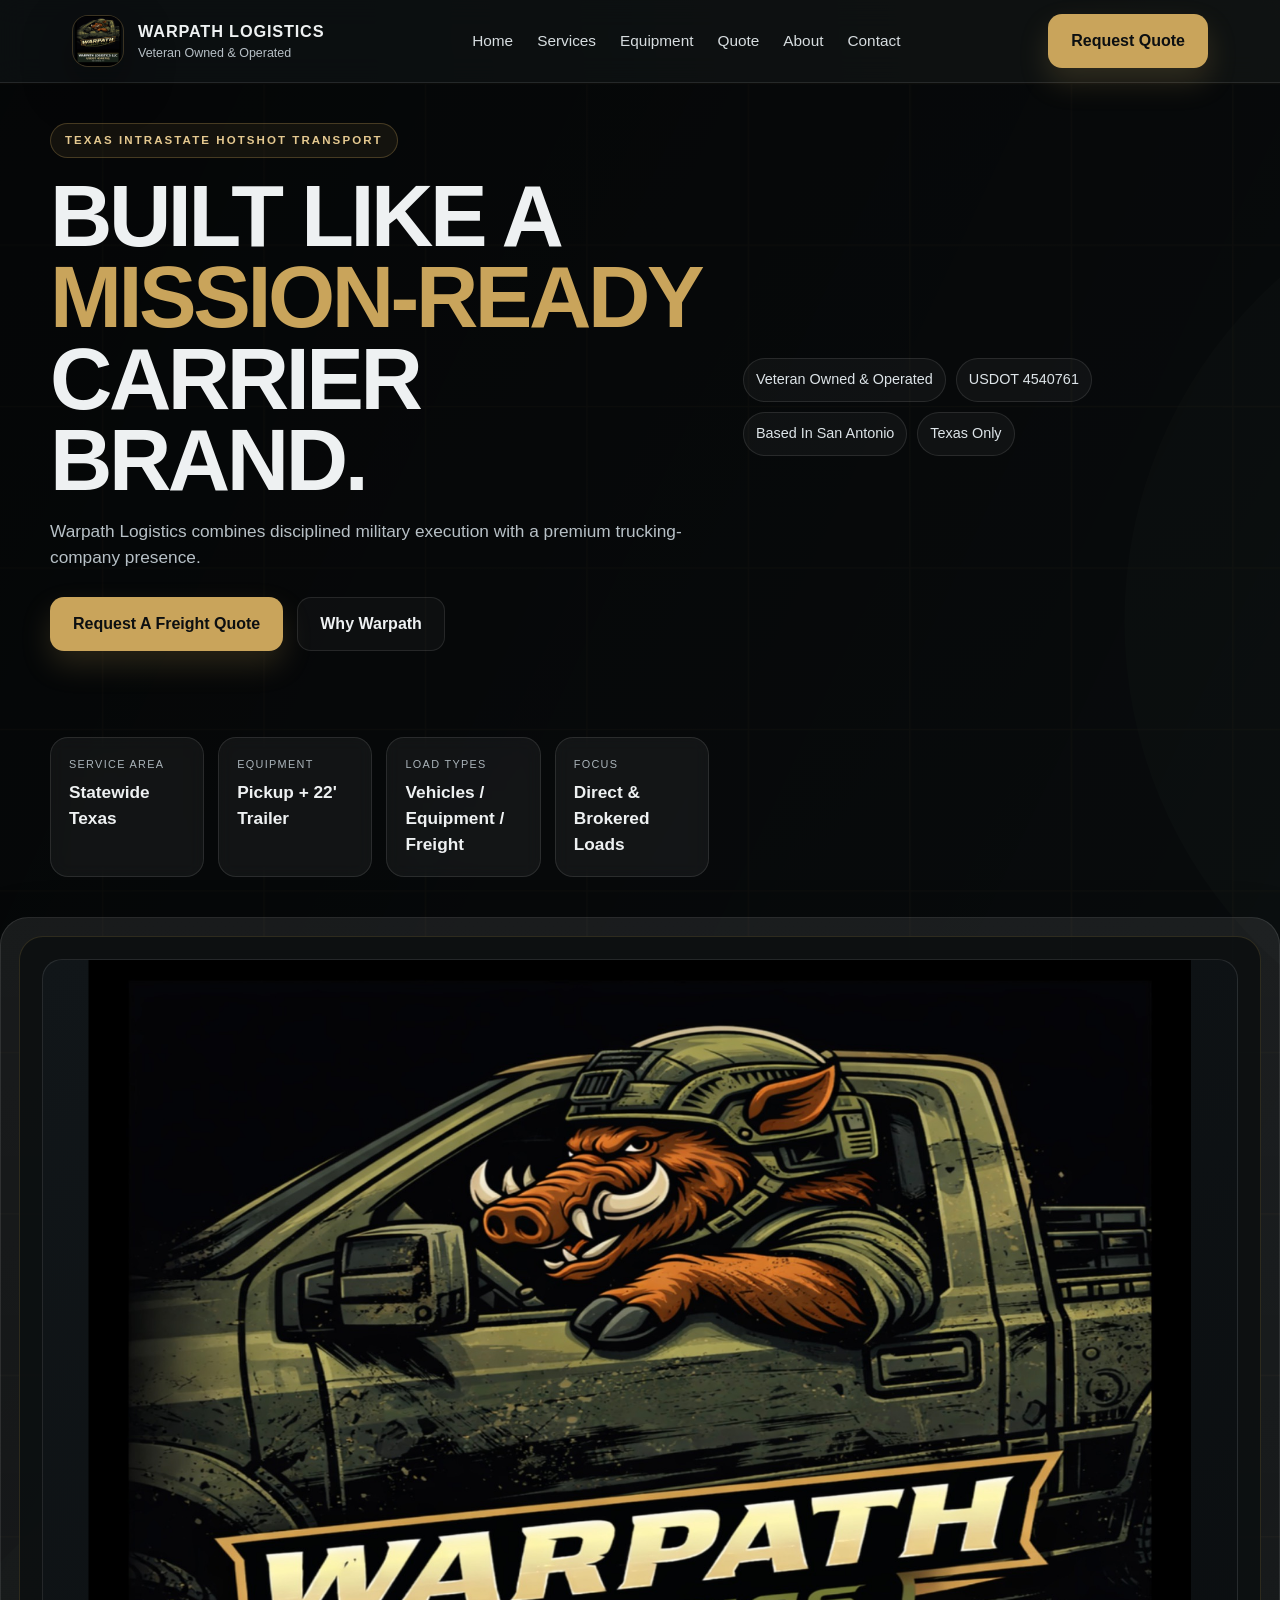
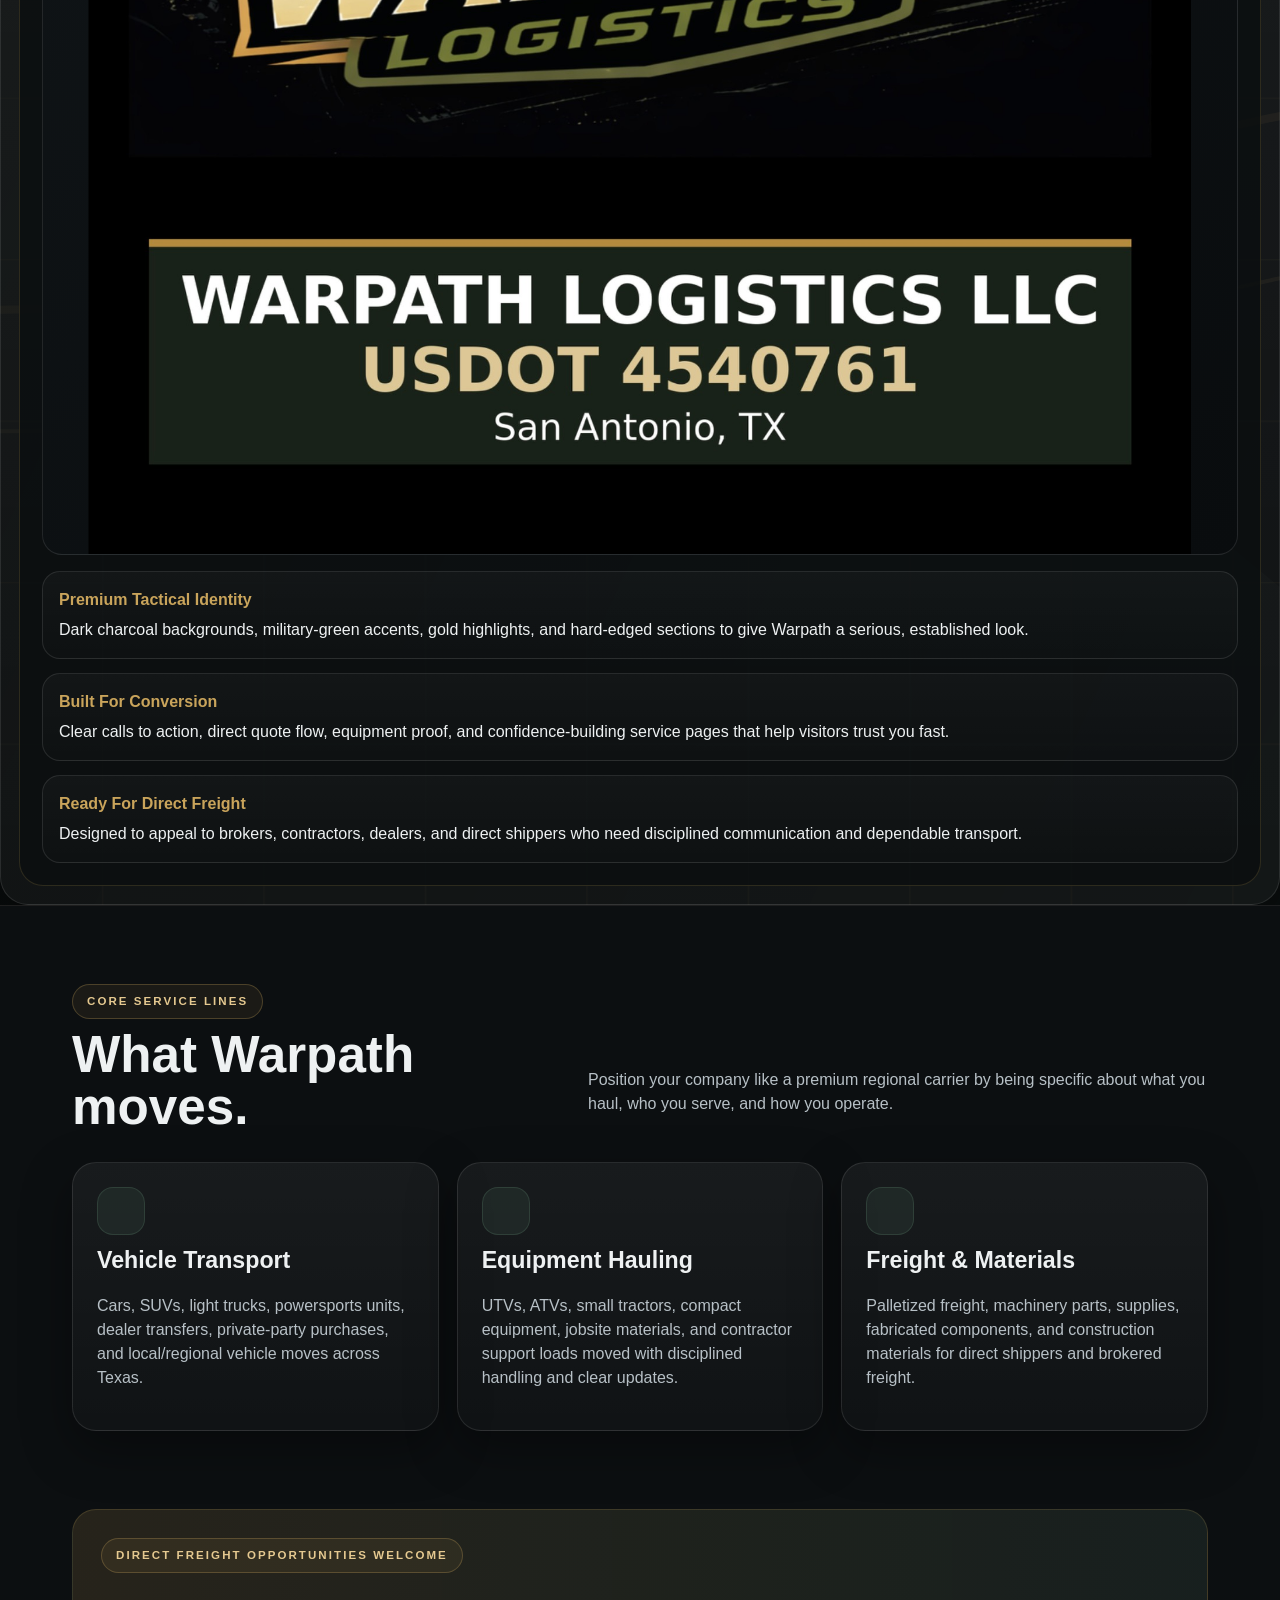
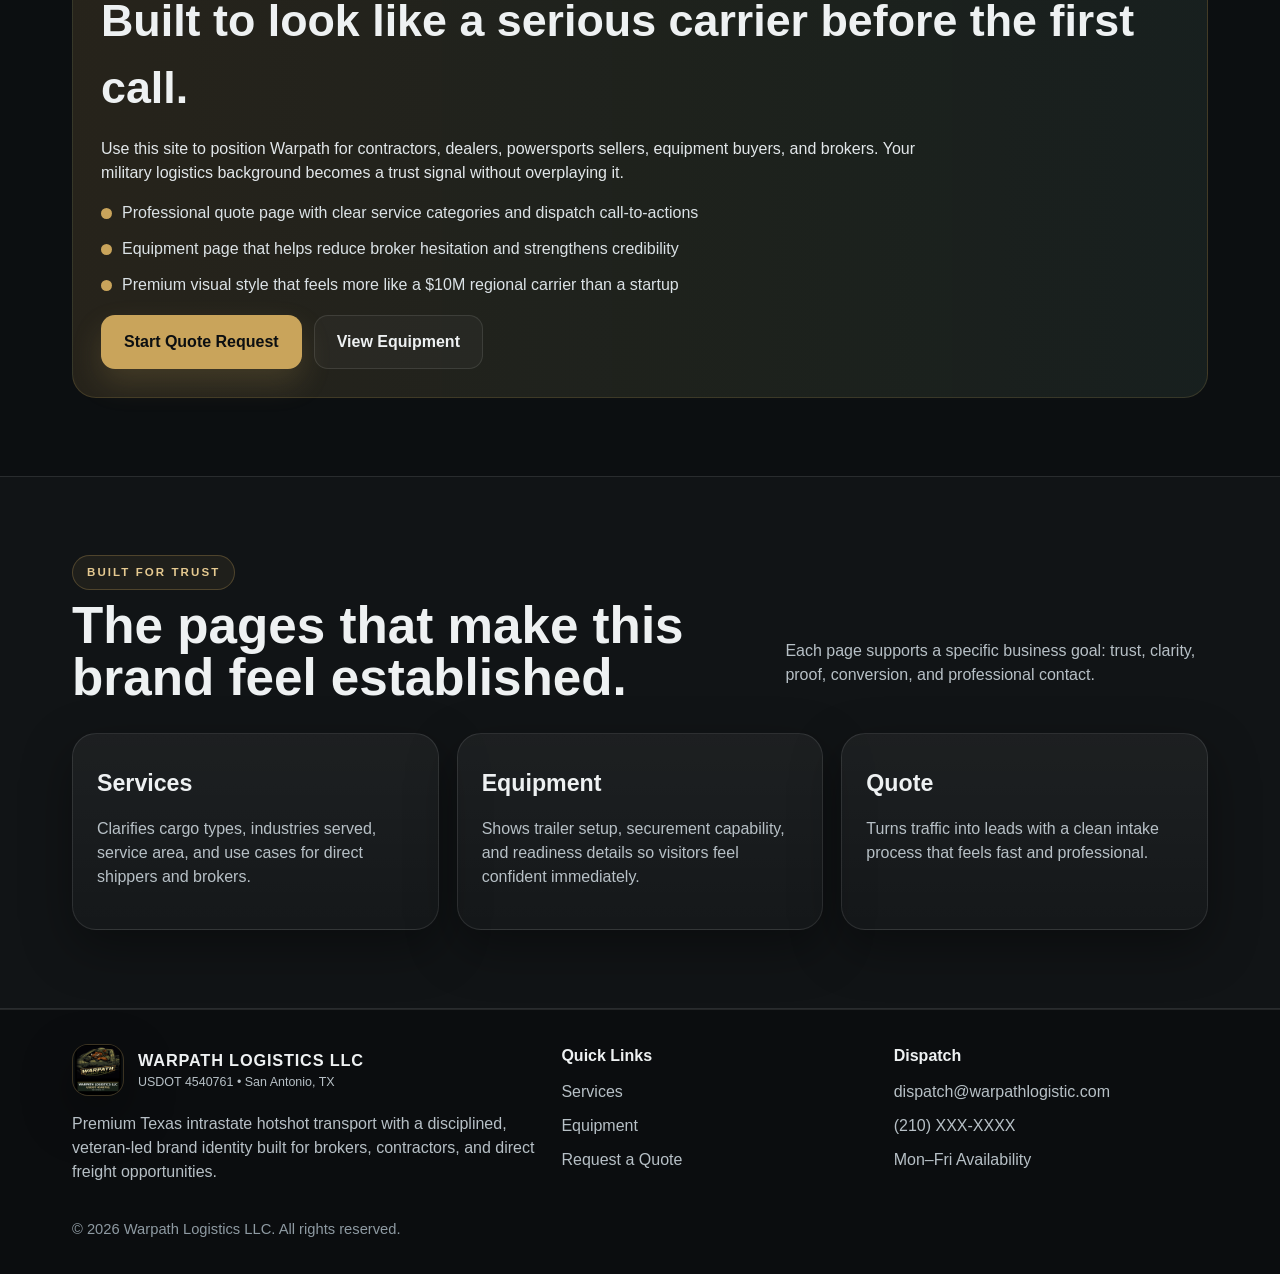
==== index.html @ 54a8f5de "Update index.html" ====
<!DOCTYPE html>
<html lang="en">
<head>
  <meta charset="UTF-8"><meta name="viewport" content="width=device-width, initial-scale=1.0">
  <title>Warpath Logistics | Veteran Owned Texas Hotshot Transport</title>
  <meta name="description" content="Warpath Logistics LLC - veteran owned Texas intrastate hotshot transport based in San Antonio, specializing in vehicles, equipment, and freight.">
  <link rel="stylesheet" href="css/styles.css">
</head>
<body>
  
<header class="site-header">
  <div class="container header-wrap">
    <a class="brand" href="index.html">
      <div class="brand-badge"><img src="assets/warpath-logo-square.png" alt="Warpath Logistics logo"></div>
      <div class="brand-text"><strong>WARPATH LOGISTICS</strong><span>Veteran Owned & Operated</span></div>
    </a>
    <button class="menu-toggle" aria-label="Toggle menu">☰</button>
    
<nav class="nav">
  <a href="index.html">Home</a>
  <a href="services.html">Services</a>
  <a href="equipment.html">Equipment</a>
  <a href="quote.html">Quote</a>
  <a href="about.html">About</a>
  <a href="contact.html">Contact</a>
</nav>

    <a class="btn btn-gold" href="quote.html">Request Quote</a>
  </div>
</header>

  <section class="hero">
    <div class="container hero-wrap">
      <div>
    <span class="kicker">Texas Intrastate Hotshot Transport</span>

<h1 data-home-headline>Built like a <span class="accent">mission-ready</span><br> carrier brand.</h1>

<p data-home-subheadline>
  Warpath Logistics combines disciplined military execution with a premium trucking-company presence.
</p>

<div class="hero-actions">
  <a class="btn btn-gold" href="quote.html">Request A Freight Quote</a>
  <a class="btn btn-ghost" href="about.html">Why Warpath</a>
</div>
        </div>
        <div class="badge-row">
          <div class="badge">Veteran Owned & Operated</div>
          <div class="badge">USDOT 4540761</div>
          <div class="badge">Based In San Antonio</div>
          <div class="badge">Texas Only</div>
        </div>
        <div class="stat-grid">
          <div class="stat"><small>Service Area</small><strong>Statewide Texas</strong></div>
          <div class="stat"><small>Equipment</small><strong>Pickup + 22' Trailer</strong></div>
          <div class="stat"><small>Load Types</small><strong>Vehicles / Equipment / Freight</strong></div>
          <div class="stat"><small>Focus</small><strong>Direct & Brokered Loads</strong></div>
        </div>
      </div>
      <div class="hero-card"><div class="hero-card-inner">
        <div class="logo-frame"><img src="assets/warpath-logo-square.png" alt="Warpath Logistics logo"></div>
        <div class="card-stack">
          <div class="mini-card"><strong>Premium Tactical Identity</strong>Dark charcoal backgrounds, military-green accents, gold highlights, and hard-edged sections to give Warpath a serious, established look.</div>
          <div class="mini-card"><strong>Built For Conversion</strong>Clear calls to action, direct quote flow, equipment proof, and confidence-building service pages that help visitors trust you fast.</div>
          <div class="mini-card"><strong>Ready For Direct Freight</strong>Designed to appeal to brokers, contractors, dealers, and direct shippers who need disciplined communication and dependable transport.</div>
        </div>
      </div></div>
    </div>
  </section>

  <section class="section"><div class="container">
    <div class="section-head">
      <div><span class="kicker">Core Service Lines</span><h2>What Warpath moves.</h2></div>
      <p>Position your company like a premium regional carrier by being specific about what you haul, who you serve, and how you operate.</p>
    </div>
    <div class="cards3">
      <div class="panel"><div class="icon-box"></div><h3>Vehicle Transport</h3><p>Cars, SUVs, light trucks, powersports units, dealer transfers, private-party purchases, and local/regional vehicle moves across Texas.</p></div>
      <div class="panel"><div class="icon-box"></div><h3>Equipment Hauling</h3><p>UTVs, ATVs, small tractors, compact equipment, jobsite materials, and contractor support loads moved with disciplined handling and clear updates.</p></div>
      <div class="panel"><div class="icon-box"></div><h3>Freight & Materials</h3><p>Palletized freight, machinery parts, supplies, fabricated components, and construction materials for direct shippers and brokered freight.</p></div>
    </div>
  </div></section>

  <section class="section" style="padding-top:0"><div class="container">
    <div class="ribbon">
      <span class="kicker">Direct Freight Opportunities Welcome</span>
      <h2 style="margin:14px 0 10px;font-size:clamp(1.8rem,4vw,2.8rem)">Built to look like a serious carrier before the first call.</h2>
      <p style="max-width:850px;color:#e2e7ea">Use this site to position Warpath for contractors, dealers, powersports sellers, equipment buyers, and brokers. Your military logistics background becomes a trust signal without overplaying it.</p>
      <div class="checks">
        <div class="check"><i></i><span>Professional quote page with clear service categories and dispatch call-to-actions</span></div>
        <div class="check"><i></i><span>Equipment page that helps reduce broker hesitation and strengthens credibility</span></div>
        <div class="check"><i></i><span>Premium visual style that feels more like a $10M regional carrier than a startup</span></div>
      </div>
      <div class="cta-inline"><a class="btn btn-gold" href="quote.html">Start Quote Request</a><a class="btn btn-ghost" href="equipment.html">View Equipment</a></div>
    </div>
  </div></section>

  <section class="section" style="background:rgba(255,255,255,.02);border-top:1px solid var(--line);border-bottom:1px solid var(--line)"><div class="container">
    <div class="section-head">
      <div><span class="kicker">Built For Trust</span><h2>The pages that make this brand feel established.</h2></div>
      <p>Each page supports a specific business goal: trust, clarity, proof, conversion, and professional contact.</p>
    </div>
    <div class="cards3">
      <div class="panel"><h3>Services</h3><p>Clarifies cargo types, industries served, service area, and use cases for direct shippers and brokers.</p></div>
      <div class="panel"><h3>Equipment</h3><p>Shows trailer setup, securement capability, and readiness details so visitors feel confident immediately.</p></div>
      <div class="panel"><h3>Quote</h3><p>Turns traffic into leads with a clean intake process that feels fast and professional.</p></div>
    </div>
  </div></section>

  
<footer class="footer">
  <div class="container footer-grid">
    <div>
      <div class="brand" style="margin-bottom:12px">
        <div class="brand-badge"><img src="assets/warpath-logo-square.png" alt="Warpath Logistics logo"></div>
        <div class="brand-text"><strong>WARPATH LOGISTICS LLC</strong><span>USDOT 4540761 • San Antonio, TX</span></div>
      </div>
      <p>Premium Texas intrastate hotshot transport with a disciplined, veteran-led brand identity built for brokers, contractors, and direct freight opportunities.</p>
    </div>
    <div>
      <strong>Quick Links</strong>
      <ul style="margin-top:12px">
        <li><a href="services.html">Services</a></li>
        <li><a href="equipment.html">Equipment</a></li>
        <li><a href="quote.html">Request a Quote</a></li>
      </ul>
    </div>
    <div>
      <strong>Dispatch</strong>
      <ul style="margin-top:12px">
        <li>dispatch@warpathlogistic.com</li>
        <li>(210) XXX-XXXX</li>
        <li>Mon–Fri Availability</li>
      </ul>
    </div>
  </div>
  <div class="container" style="margin-top:18px;color:#8e9aa2;font-size:.92rem">© <span id="year"></span> Warpath Logistics LLC. All rights reserved.</div>
</footer>

  <script src="js/main.js"></script>
  <script src="https://identity.netlify.com/v1/netlify-identity-widget.js"></script>

<script>
  if (window.netlifyIdentity) {
    window.netlifyIdentity.on("init", function(user) {
      if (!user) {
        window.netlifyIdentity.on("login", function() {
          document.location.href = "/admin/";
        });
      }
    });
  }
  <script src="js/cms-content.js"></script>
</body>
</html>
---- css/styles.css ----
:root{
  --bg:#0c0f11;--text:#eef1f2;--muted:#b7c0c6;--gold:#c9a45b;--green:#2d4136;
  --line:rgba(255,255,255,.10);--shadow:0 18px 50px rgba(0,0,0,.35);--max:1180px;
}
*{box-sizing:border-box} html{scroll-behavior:smooth}
body{margin:0;font-family:Inter,Arial,Helvetica,sans-serif;background:
  radial-gradient(circle at top right, rgba(201,164,91,.12), transparent 20%),
  radial-gradient(circle at left 10% top 18%, rgba(66,93,79,.12), transparent 18%), var(--bg);
  color:var(--text);line-height:1.5}
a{color:inherit;text-decoration:none} img{max-width:100%;display:block}
.container{max-width:var(--max);margin:0 auto;padding:0 22px}
.section{padding:78px 0}
.kicker{display:inline-block;padding:8px 14px;border:1px solid rgba(201,164,91,.28);background:rgba(201,164,91,.08);color:#e5c990;border-radius:999px;text-transform:uppercase;letter-spacing:.18em;font-size:.72rem;font-weight:700}
.site-header{position:sticky;top:0;z-index:30;backdrop-filter:blur(14px);background:rgba(12,15,17,.8);border-bottom:1px solid var(--line)}
.header-wrap{display:flex;align-items:center;justify-content:space-between;min-height:82px;gap:20px}
.brand{display:flex;align-items:center;gap:14px}
.brand-badge{width:52px;height:52px;border-radius:16px;overflow:hidden;border:1px solid rgba(201,164,91,.25);background:#0a0d0f;box-shadow:var(--shadow)}
.brand-badge img{width:100%;height:100%;object-fit:cover}
.brand-text strong{display:block;font-size:1.02rem;letter-spacing:.05em}
.brand-text span{display:block;color:var(--muted);font-size:.78rem}
.nav{display:flex;gap:24px;align-items:center}
.nav a{color:#d7dde0;font-size:.96rem}.nav a:hover{color:#fff}
.menu-toggle{display:none;background:none;border:none;color:#fff;font-size:1.8rem}
.btn{display:inline-flex;align-items:center;justify-content:center;gap:10px;padding:14px 22px;border-radius:14px;font-weight:800;transition:.18s ease;border:1px solid transparent}
.btn:hover{transform:translateY(-1px)}
.btn-gold{background:var(--gold);color:#0c0f11;box-shadow:0 14px 30px rgba(201,164,91,.18)}
.btn-ghost{border-color:var(--line);background:rgba(255,255,255,.03)}
.hero{position:relative;overflow:hidden;border-bottom:1px solid var(--line);background:linear-gradient(115deg, rgba(0,0,0,.70), rgba(0,0,0,.45)),url('../assets/hero-bg.svg') center/cover no-repeat}
.hero-wrap{display:grid;grid-template-columns:1.15fr .85fr;gap:34px;align-items:center;min-height:84vh;padding:40px 0}
.hero h1{font-size:clamp(2.6rem,7vw,5.4rem);line-height:.94;margin:18px 0 18px;font-weight:900;letter-spacing:-.04em;text-transform:uppercase}
.hero .accent{color:var(--gold)} .hero p{max-width:700px;color:var(--muted);font-size:1.08rem}
.hero-actions{display:flex;gap:14px;flex-wrap:wrap;margin:26px 0}
.stat-grid{display:grid;grid-template-columns:repeat(4,1fr);gap:14px;margin-top:26px}
.stat{border:1px solid var(--line);background:rgba(255,255,255,.05);backdrop-filter:blur(8px);padding:18px;border-radius:18px}
.stat small{display:block;color:#aab4ba;text-transform:uppercase;letter-spacing:.12em;font-size:.68rem}
.stat strong{display:block;margin-top:8px;font-size:1.08rem}
.hero-card{background:linear-gradient(180deg, rgba(255,255,255,.08), rgba(255,255,255,.04));border:1px solid var(--line);padding:18px;border-radius:28px;box-shadow:var(--shadow)}
.hero-card-inner{border:1px solid rgba(201,164,91,.18);border-radius:24px;background:rgba(12,15,17,.88);padding:22px}
.logo-frame{display:grid;place-items:center;border-radius:20px;overflow:hidden;background:linear-gradient(145deg, #111619, #090c0e);border:1px solid var(--line)}
.logo-frame img{width:100%;aspect-ratio:1/1;object-fit:contain}
.card-stack{display:grid;gap:14px;margin-top:16px}
.mini-card{border:1px solid var(--line);background:linear-gradient(180deg, rgba(255,255,255,.03), rgba(255,255,255,.01));border-radius:18px;padding:16px}
.mini-card strong{display:block;color:var(--gold);margin-bottom:6px}
.section-head{display:flex;justify-content:space-between;gap:24px;align-items:end;margin-bottom:30px}
.section-head h2{font-size:clamp(2rem,4vw,3.2rem);margin:10px 0 0;line-height:1}
.section-head p{max-width:620px;color:var(--muted)}
.cards3,.cards2,.cards4{display:grid;gap:18px}
.cards3{grid-template-columns:repeat(3,1fr)} .cards2{grid-template-columns:repeat(2,1fr)} .cards4{grid-template-columns:repeat(4,1fr)}
.panel{background:linear-gradient(180deg, rgba(255,255,255,.05), rgba(255,255,255,.02));border:1px solid var(--line);border-radius:24px;padding:24px;box-shadow:var(--shadow)}
.panel h3{margin:8px 0 10px;font-size:1.45rem}.panel p{color:var(--muted)}
.icon-box{width:48px;height:48px;border-radius:16px;background:rgba(66,93,79,.22);border:1px solid rgba(66,93,79,.46)}
.ribbon{background:linear-gradient(90deg, rgba(201,164,91,.14), rgba(66,93,79,.22));border:1px solid rgba(201,164,91,.18);border-radius:24px;padding:28px}
.checks{display:grid;gap:12px;margin-top:12px}
.check{display:flex;gap:10px;align-items:flex-start;color:#dbe2e6}.check i{display:inline-block;width:11px;height:11px;background:var(--gold);border-radius:999px;margin-top:7px}
.spec-list{display:grid;gap:12px;padding:0;margin:18px 0 0;list-style:none}
.spec-list li{background:rgba(255,255,255,.03);border:1px solid var(--line);padding:14px 16px;border-radius:16px}
.quote-wrap{display:grid;grid-template-columns:.9fr 1.1fr;gap:20px}
.form{display:grid;grid-template-columns:repeat(2,1fr);gap:14px}
.field{display:flex;flex-direction:column;gap:8px}
.field label{font-size:.92rem;color:#cad1d5}
.field input,.field textarea,.field select{background:#0d1215;border:1px solid rgba(255,255,255,.11);color:#fff;border-radius:14px;padding:14px 14px;font:inherit}
.field textarea{min-height:132px;resize:vertical}.field.full{grid-column:1/-1}
.banner{padding:26px;border-radius:24px;border:1px solid var(--line);background:linear-gradient(90deg, rgba(66,93,79,.24), rgba(201,164,91,.12))}
.cta-inline{display:flex;gap:12px;flex-wrap:wrap;margin-top:18px}
.footer{border-top:1px solid var(--line);padding:34px 0;background:#0b0d0f}
.footer-grid{display:grid;grid-template-columns:1.2fr .8fr .8fr;gap:18px}
.footer p,.footer li{color:var(--muted)} .footer ul{padding:0;list-style:none;margin:0;display:grid;gap:10px}
.page-hero{padding:80px 0 46px;border-bottom:1px solid var(--line);background:linear-gradient(115deg, rgba(0,0,0,.68), rgba(0,0,0,.48)),url('../assets/hero-bg.svg') center/cover no-repeat}
.page-hero h1{font-size:clamp(2.2rem,5vw,4rem);margin:18px 0 10px;line-height:.98;text-transform:uppercase}
.page-hero p{max-width:780px;color:var(--muted);font-size:1.05rem}
.page-links{display:flex;gap:10px;flex-wrap:wrap;margin-top:18px}
.callout{display:grid;grid-template-columns:1fr auto;gap:18px;align-items:center;padding:26px;border-radius:24px;border:1px solid var(--line);background:rgba(255,255,255,.04)}
.notice{color:#d8e1e6;font-weight:700}
.table-grid{display:grid;grid-template-columns:1fr 1fr;gap:16px}
.tableish{border:1px solid var(--line);border-radius:20px;overflow:hidden}
.tableish .row{display:grid;grid-template-columns:180px 1fr;border-top:1px solid var(--line)}
.tableish .row:first-child{border-top:none}
.tableish .row div{padding:14px 16px}
.tableish .row div:first-child{background:rgba(255,255,255,.04);font-weight:700}
.badge-row{display:flex;gap:10px;flex-wrap:wrap;margin-top:14px}
.badge{padding:10px 12px;border-radius:999px;background:rgba(255,255,255,.04);border:1px solid var(--line);font-size:.9rem;color:#dde4e8}
@media (max-width:980px){
  .hero-wrap,.quote-wrap,.cards3,.cards4,.cards2,.footer-grid,.table-grid{grid-template-columns:1fr}
  .stat-grid{grid-template-columns:repeat(2,1fr)}
  .nav{display:none}
  .nav.open{display:flex;position:absolute;top:82px;left:0;right:0;flex-direction:column;background:#0c0f11;border-bottom:1px solid var(--line);padding:14px 22px}
  .menu-toggle{display:block}
}
@media (max-width:640px){
  .header-wrap{min-height:72px}.brand-badge{width:46px;height:46px}
  .hero-wrap{min-height:auto;padding:34px 0 48px}.stat-grid{grid-template-columns:1fr}
  .btn{width:100%}.hero-actions{flex-direction:column}
}
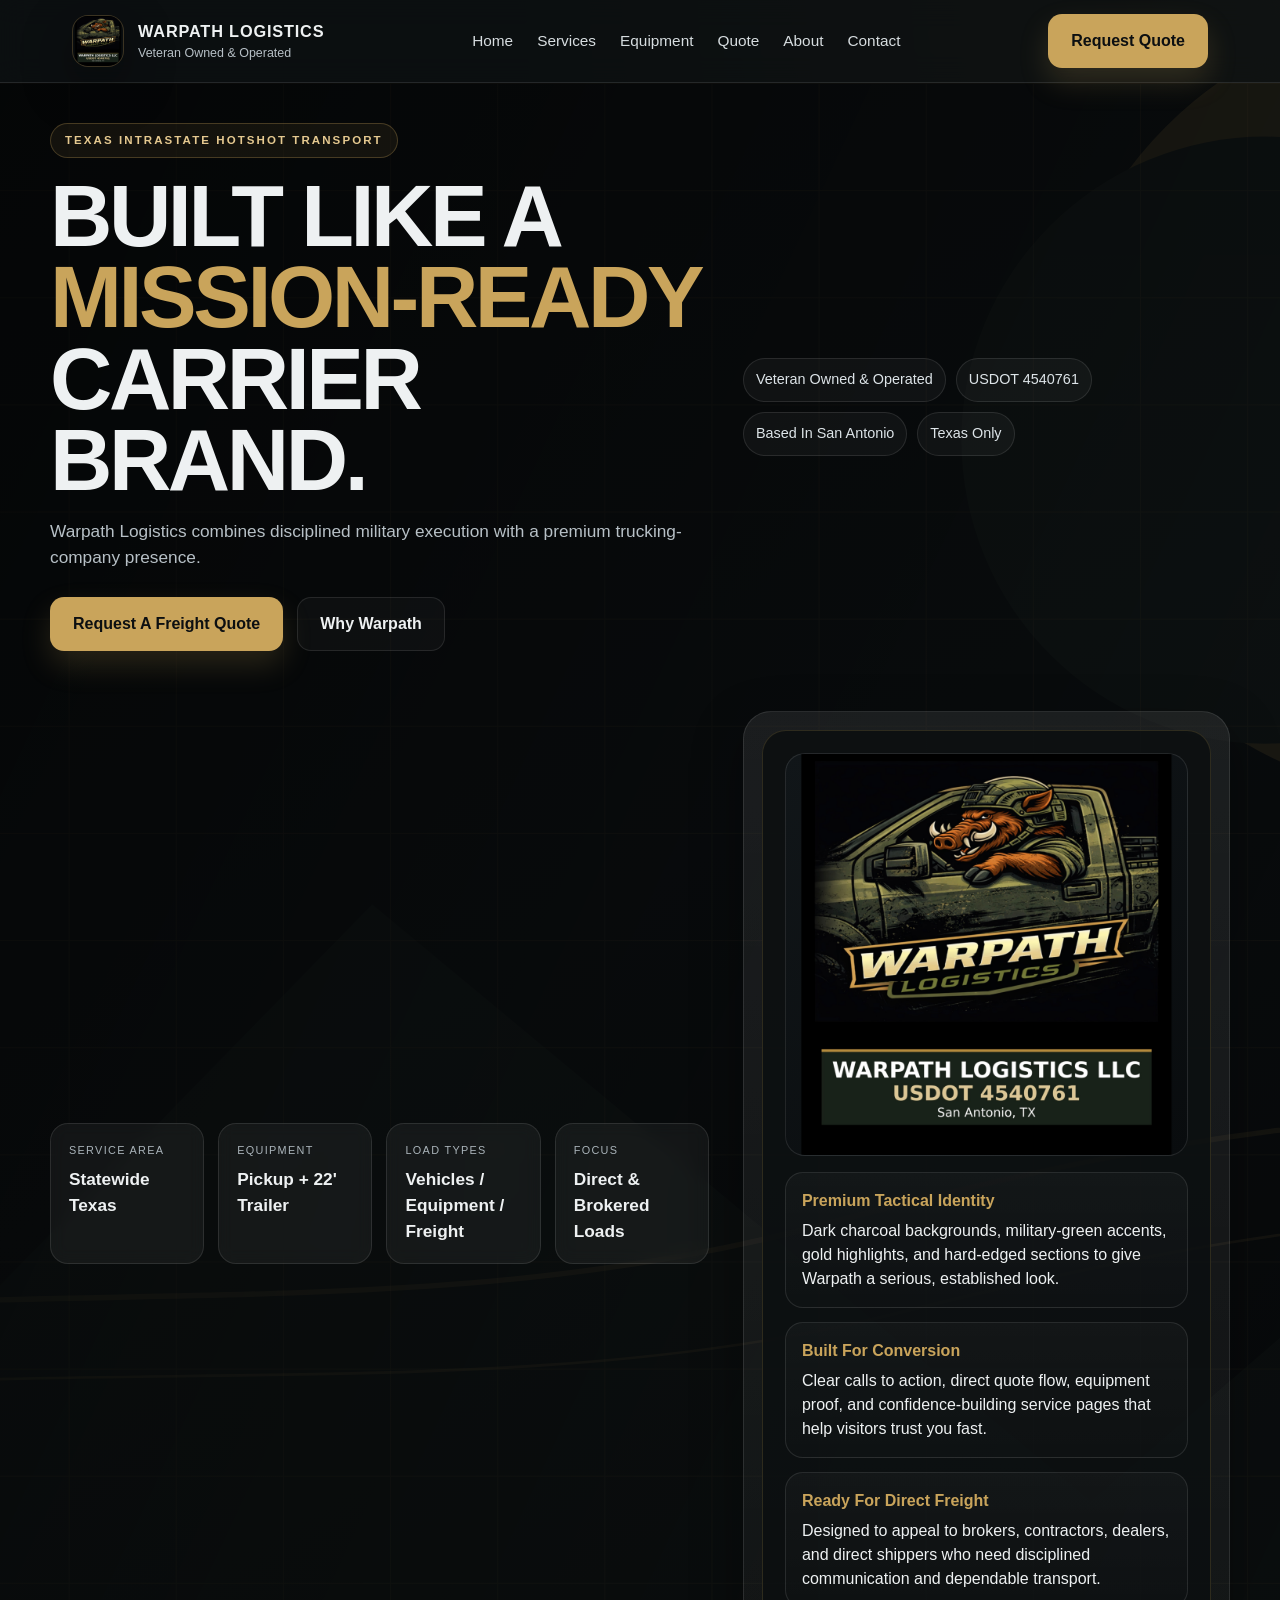
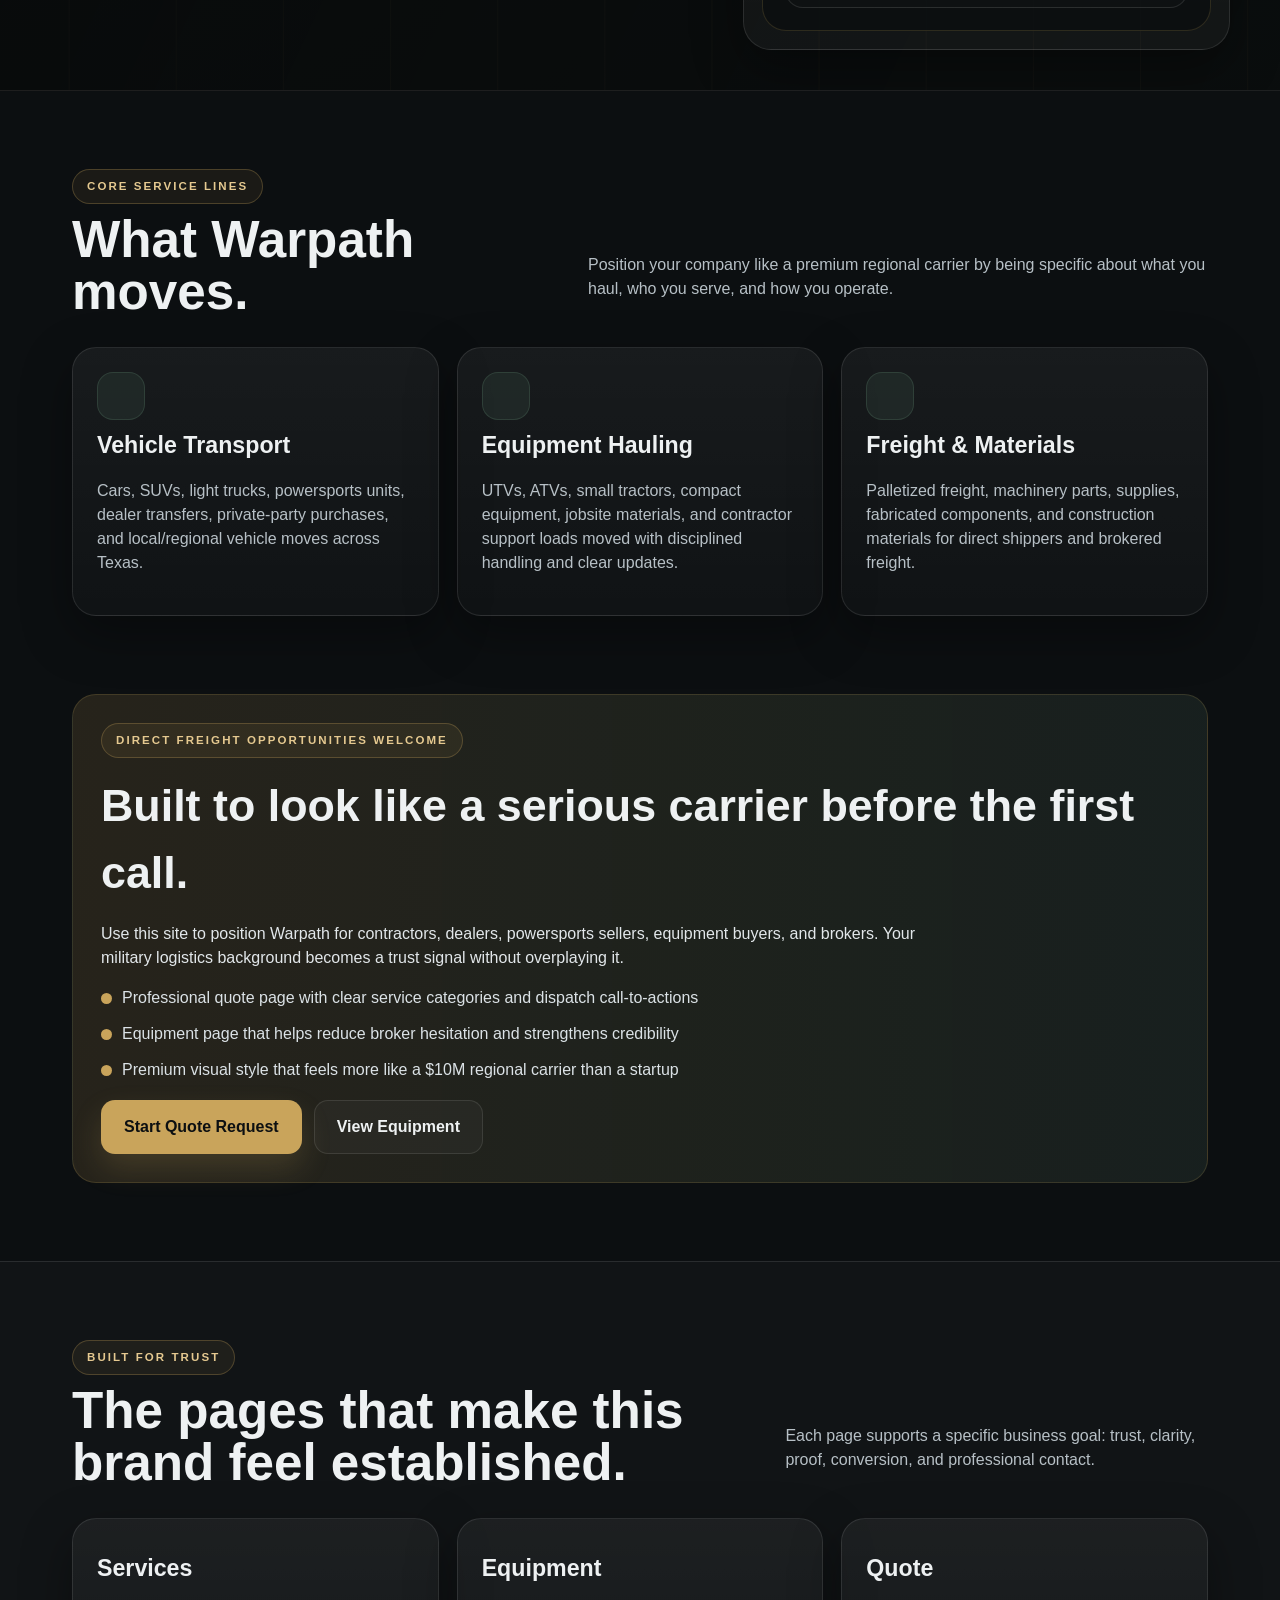
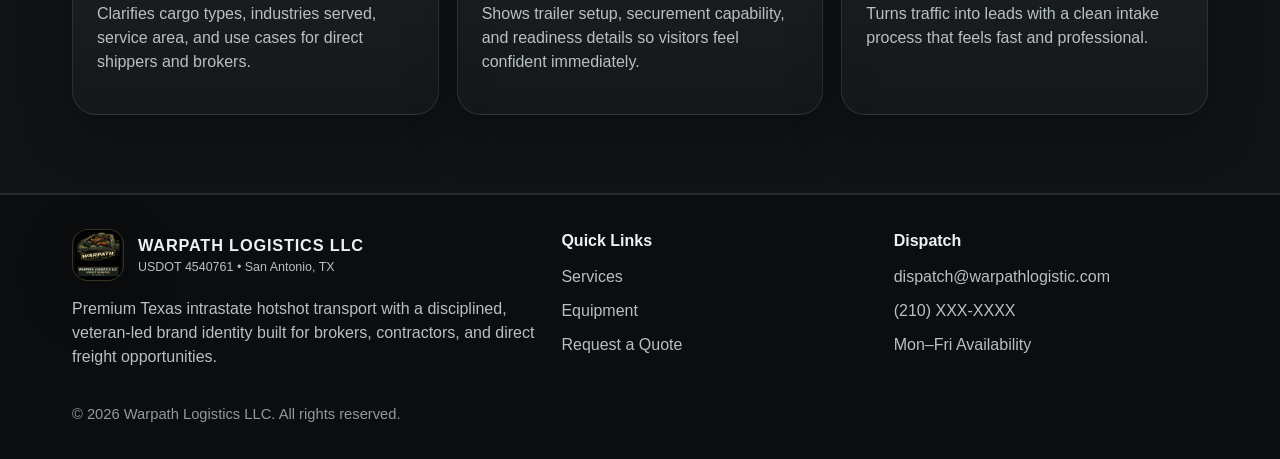
==== commit fa7b2606: "Update index.html" ====
--- a/index.html
+++ b/index.html
@@ -11,7 +11,7 @@
 <header class="site-header">
   <div class="container header-wrap">
     <a class="brand" href="index.html">
-      <div class="brand-badge"><img src="assets/warpath-logo-square.png" alt="Warpath Logistics logo"></div>
+      <div class="brand-badge"><img src="/assets/warpath-logo-square.png" alt="Warpath Logistics logo"></div>
       <div class="brand-text"><strong>WARPATH LOGISTICS</strong><span>Veteran Owned & Operated</span></div>
     </a>
     <button class="menu-toggle" aria-label="Toggle menu">☰</button>
@@ -57,9 +57,13 @@
           <div class="stat"><small>Load Types</small><strong>Vehicles / Equipment / Freight</strong></div>
           <div class="stat"><small>Focus</small><strong>Direct & Brokered Loads</strong></div>
         </div>
-      </div>
-      <div class="hero-card"><div class="hero-card-inner">
-        <div class="logo-frame"><img src="assets/warpath-logo-square.png" alt="Warpath Logistics logo"></div>
+      
+      <div class="hero-card">
+        <div class="hero-card-inner">
+          
+         <div class="logo-frame">
+           <img data-home-image src="/assets/warpath-logo-square.png" alt="Warpath Logistics logo">
+         </div>
         <div class="card-stack">
           <div class="mini-card"><strong>Premium Tactical Identity</strong>Dark charcoal backgrounds, military-green accents, gold highlights, and hard-edged sections to give Warpath a serious, established look.</div>
           <div class="mini-card"><strong>Built For Conversion</strong>Clear calls to action, direct quote flow, equipment proof, and confidence-building service pages that help visitors trust you fast.</div>
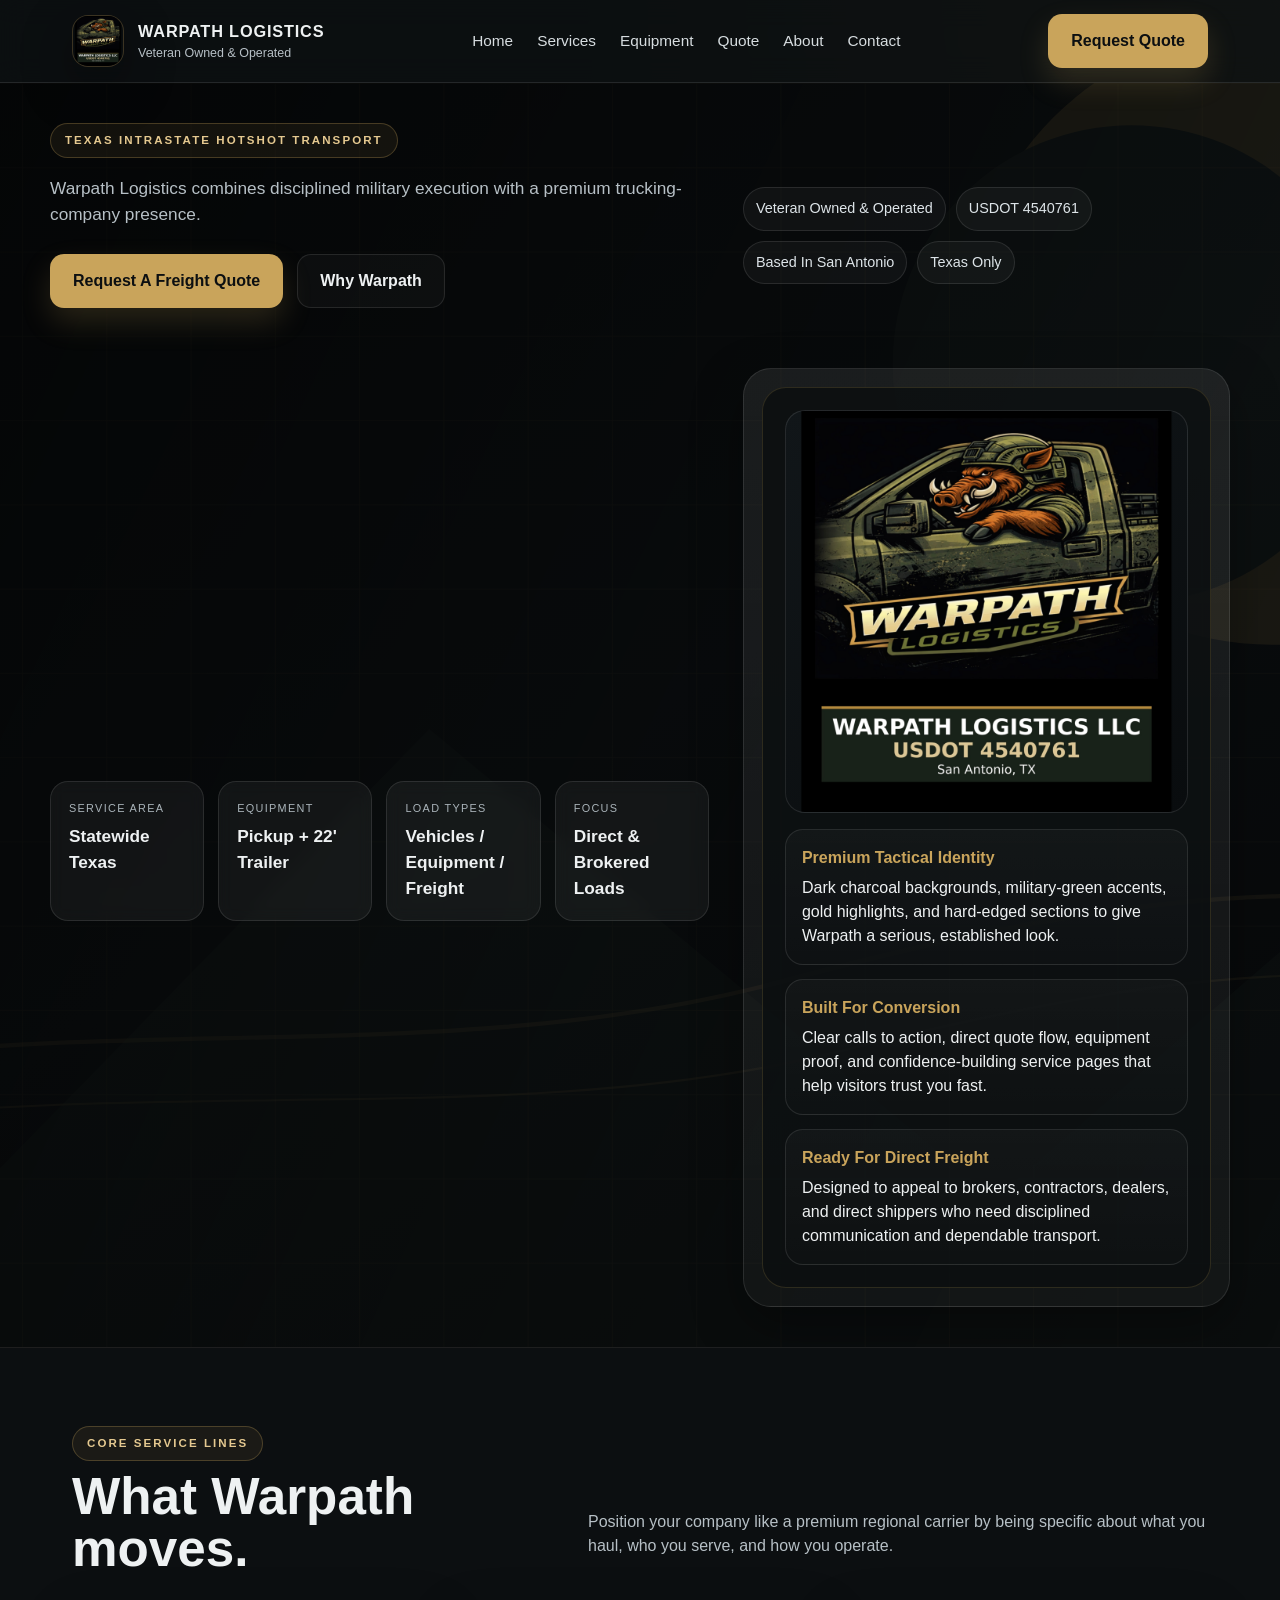
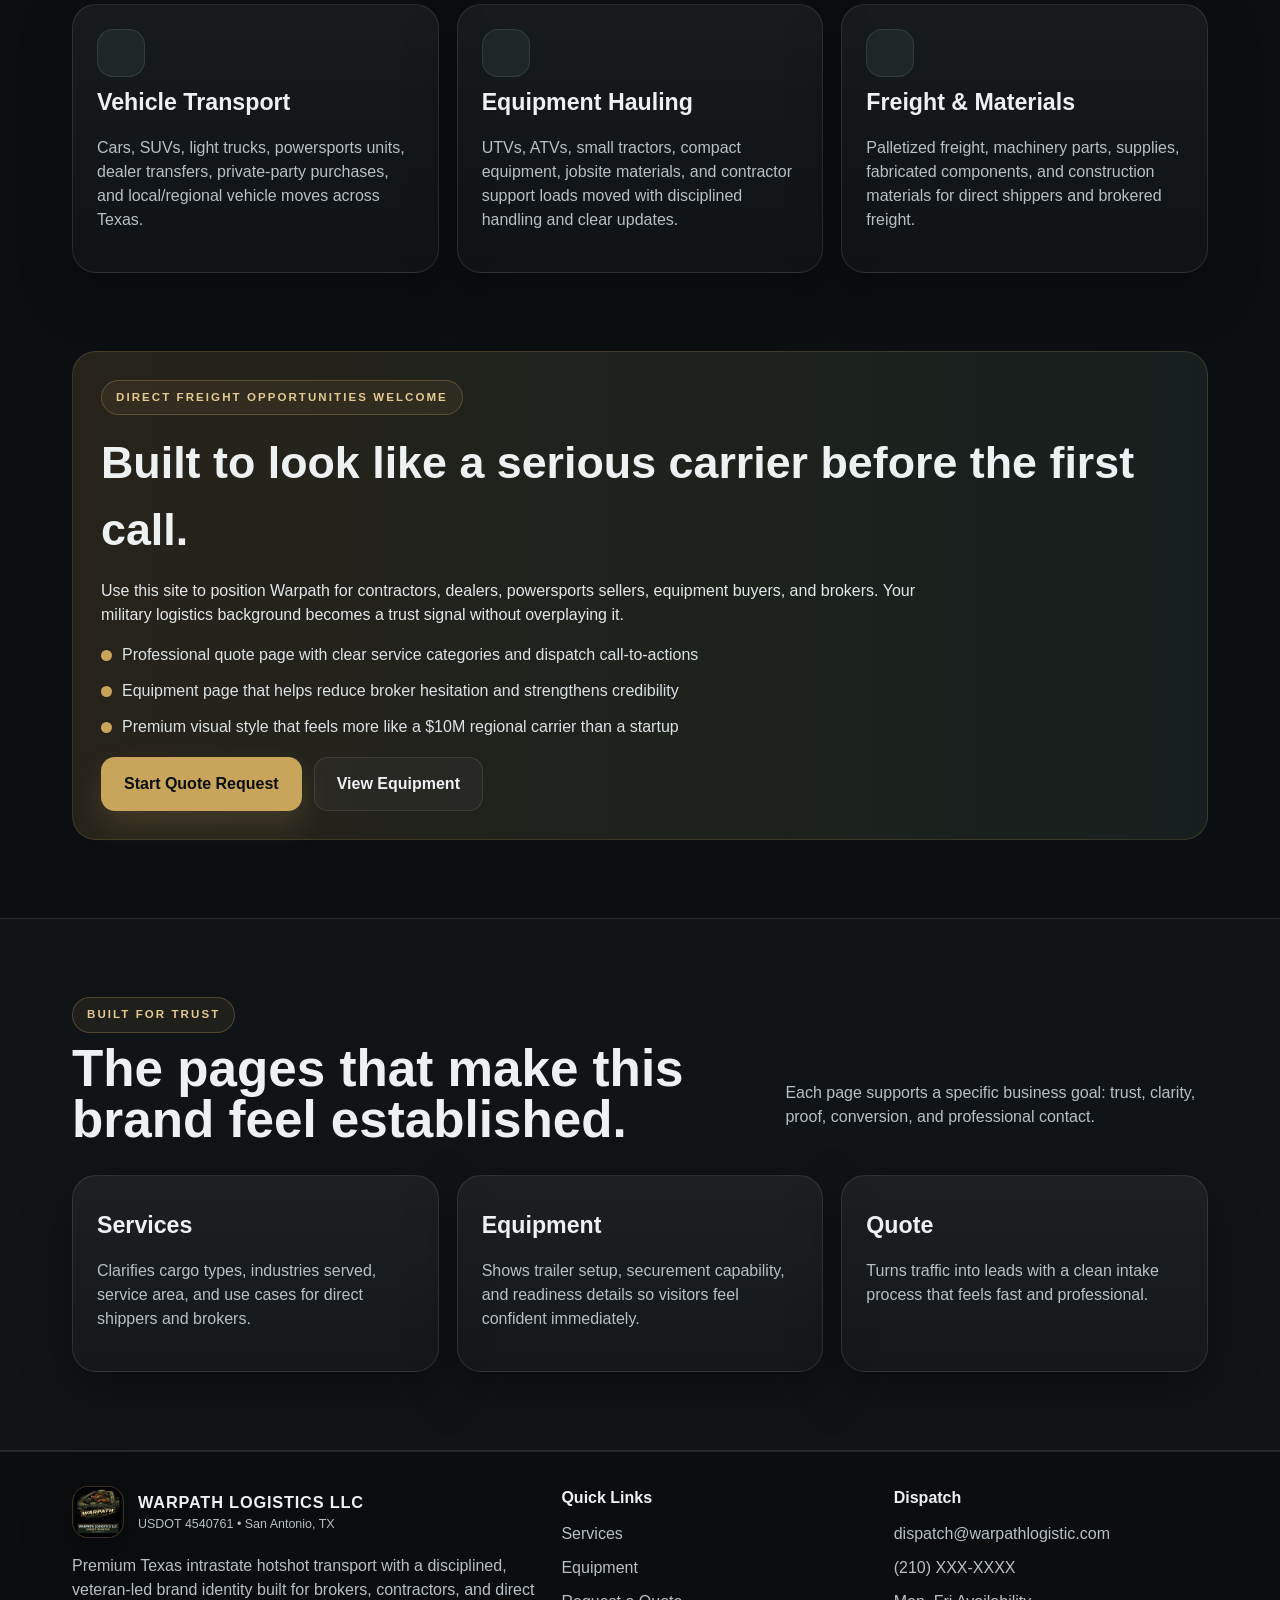
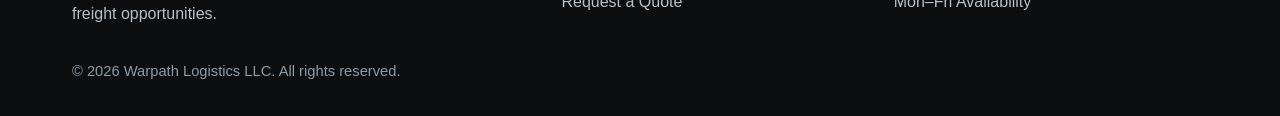
==== commit 0f9979f9: "Update index.html" ====
--- a/index.html
+++ b/index.html
@@ -34,7 +34,7 @@
       <div>
     <span class="kicker">Texas Intrastate Hotshot Transport</span>
 
-<h1 data-home-headline>Built like a <span class="accent">mission-ready</span><br> carrier brand.</h1>
+<h1 data-home-headline></h1>
 
 <p data-home-subheadline>
   Warpath Logistics combines disciplined military execution with a premium trucking-company presence.
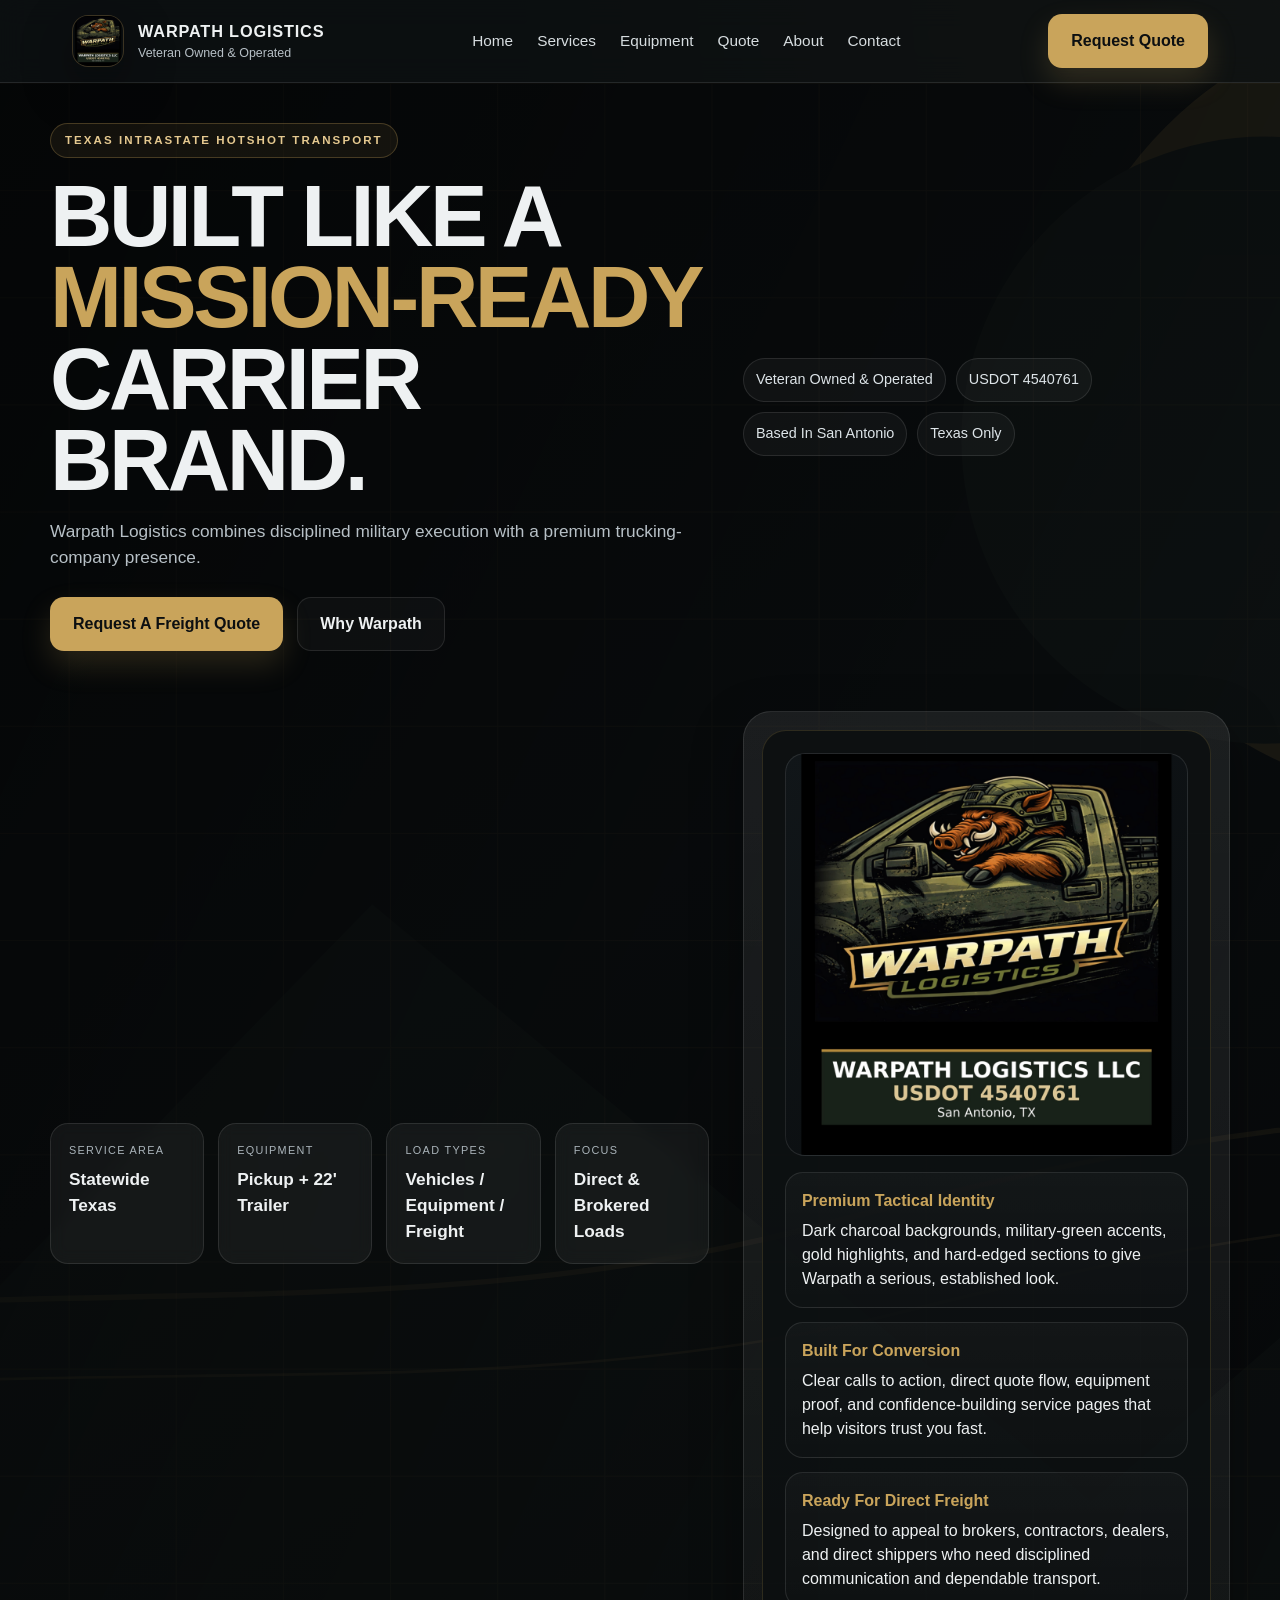
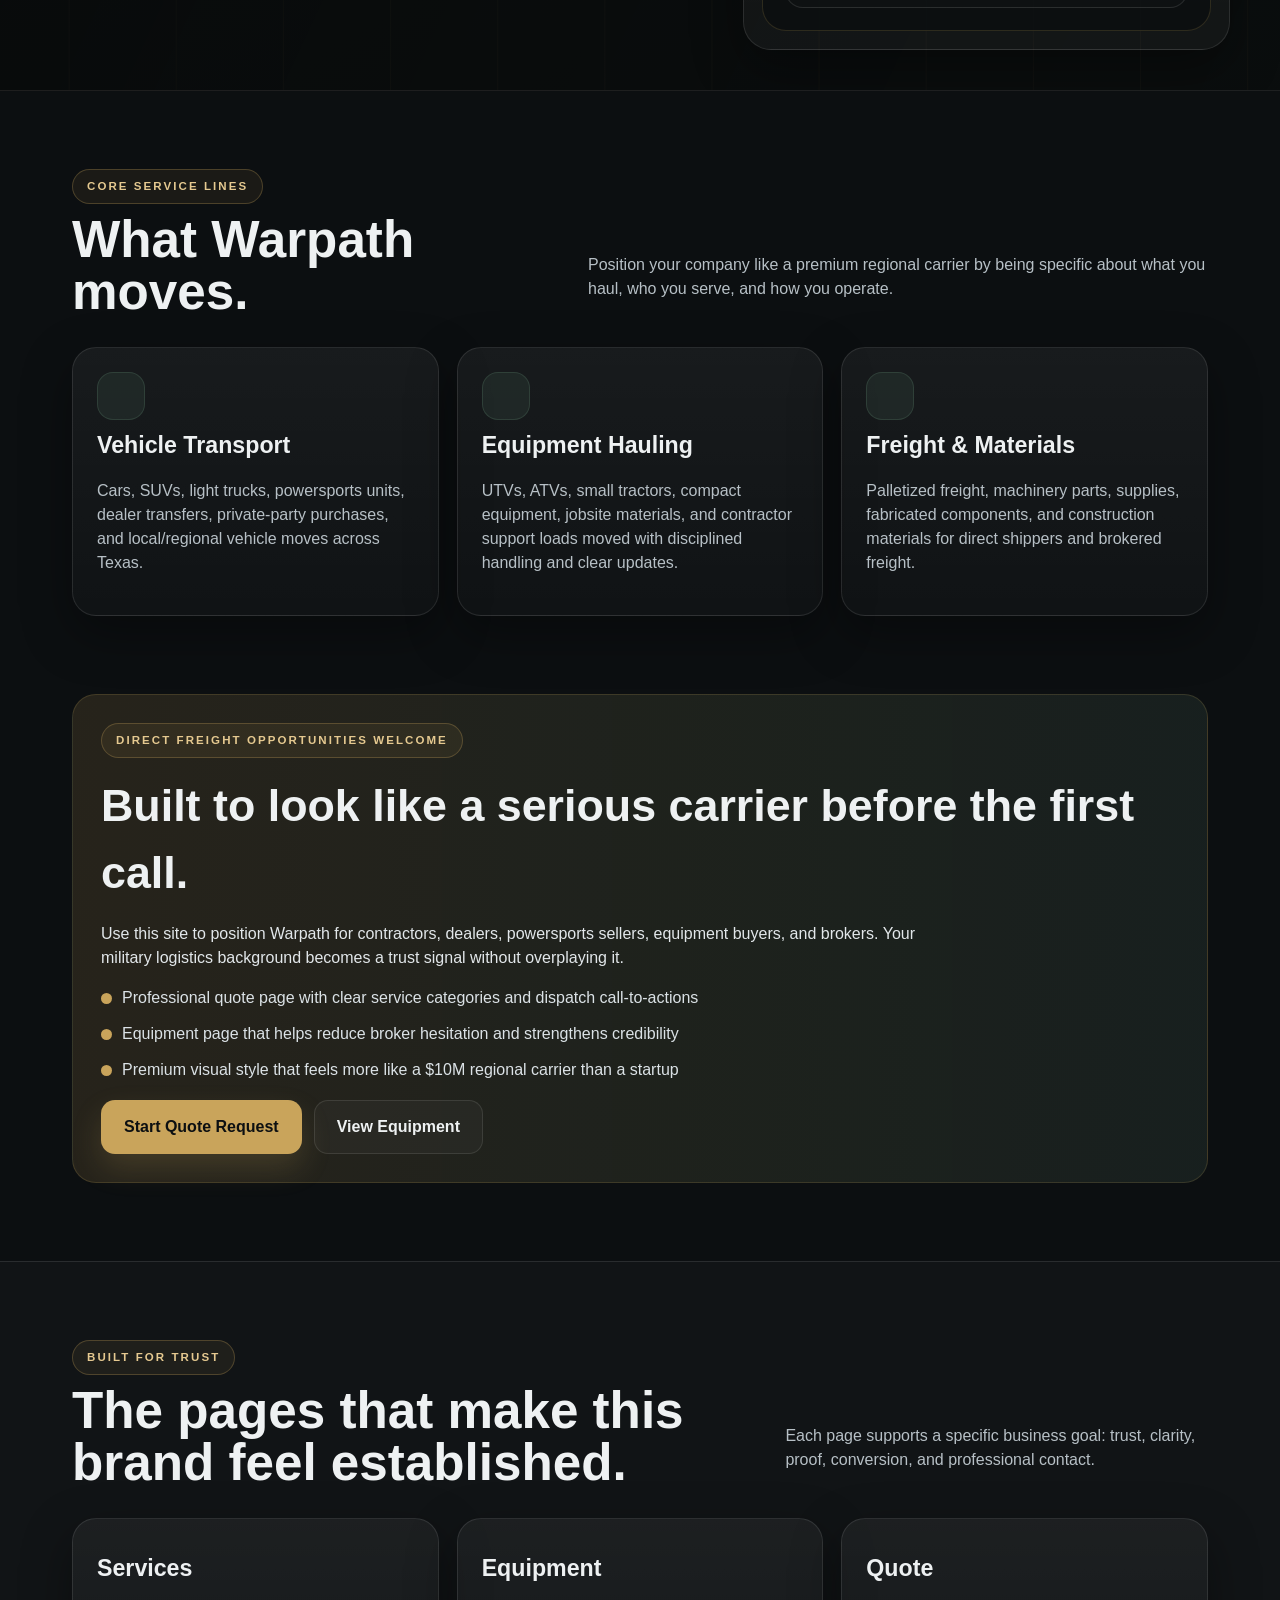
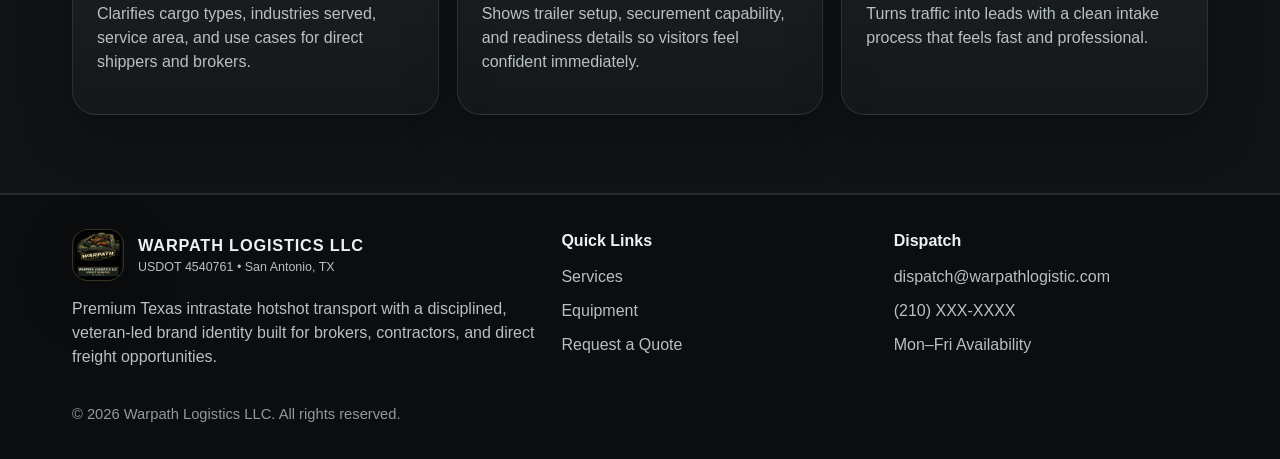
==== commit 19e4cc10: "Update index.html" ====
--- a/index.html
+++ b/index.html
@@ -34,7 +34,7 @@
       <div>
     <span class="kicker">Texas Intrastate Hotshot Transport</span>
 
-<h1 data-home-headline></h1>
+<h1 data-home-headline>Built like a <span class="accent">mission-ready</span><br> carrier brand.</h1>
 
 <p data-home-subheadline>
   Warpath Logistics combines disciplined military execution with a premium trucking-company presence.
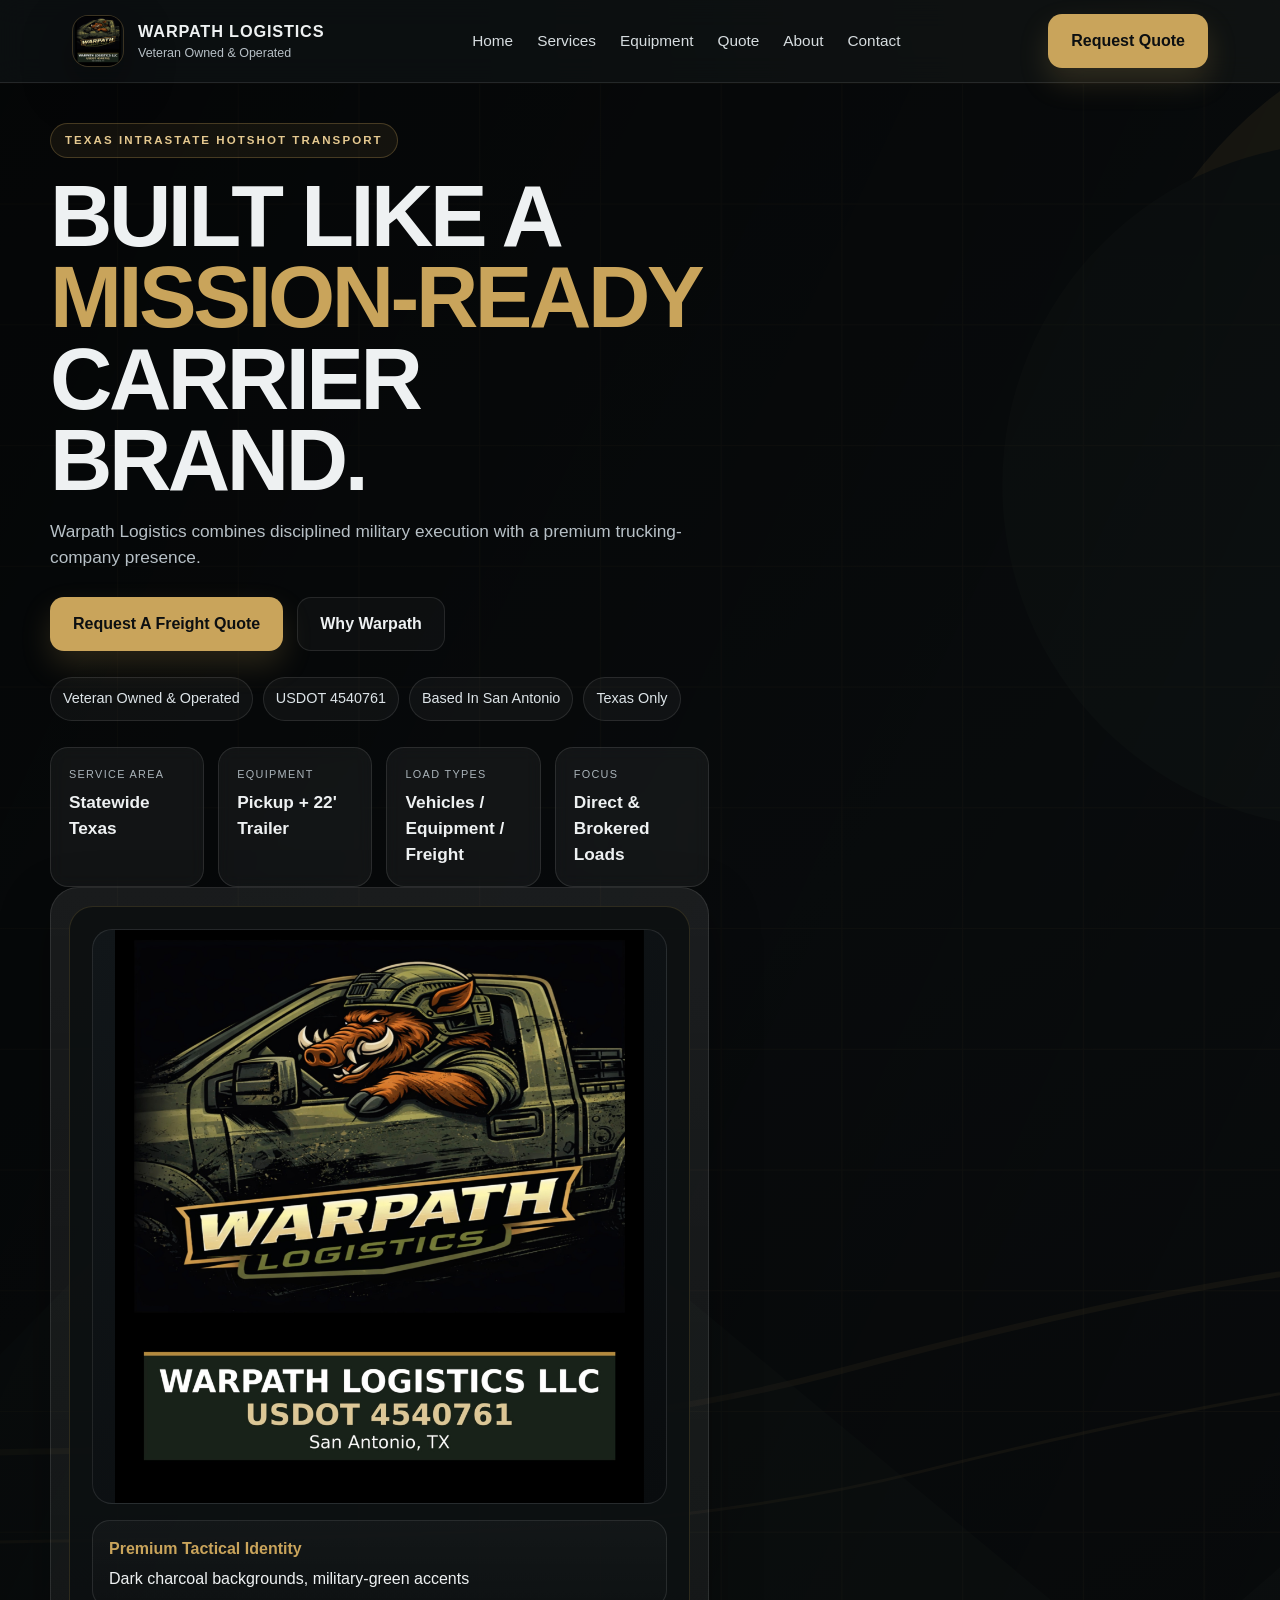
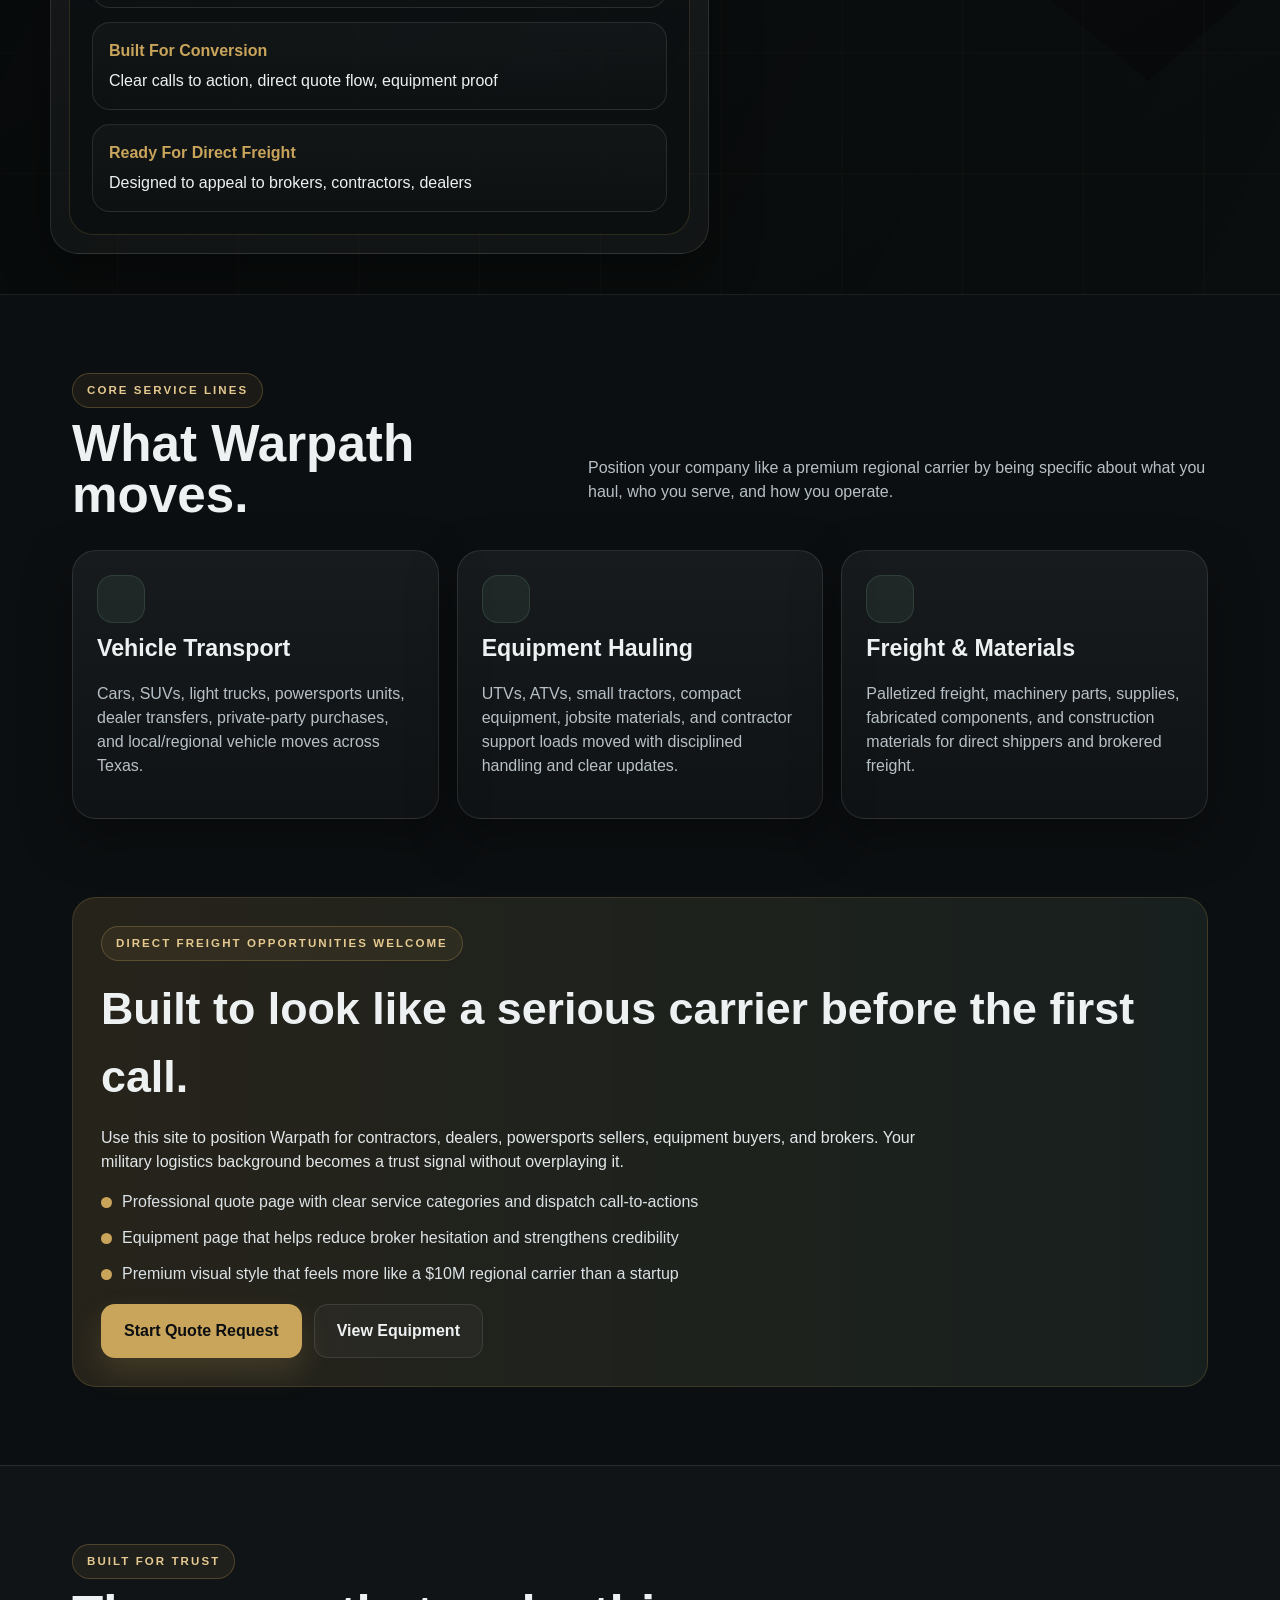
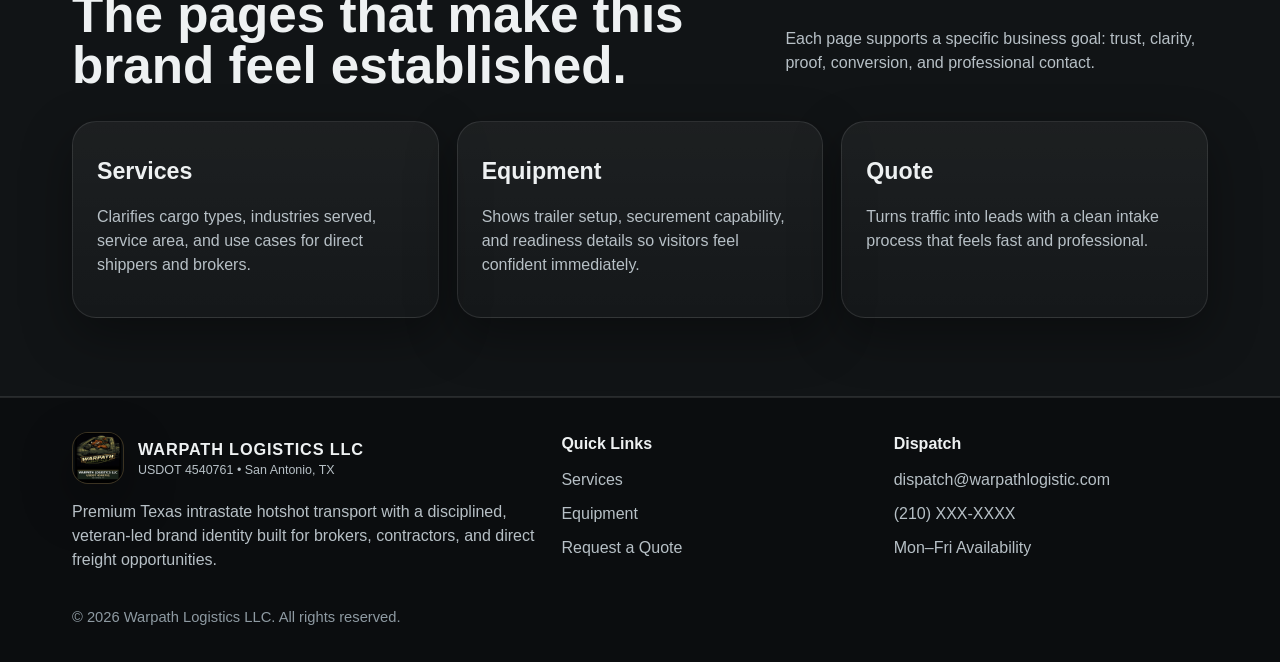
==== commit 37ae3290: "Update index.html" ====
--- a/index.html
+++ b/index.html
@@ -29,49 +29,51 @@
   </div>
 </header>
 
-  <section class="hero">
-    <div class="container hero-wrap">
-      <div>
-    <span class="kicker">Texas Intrastate Hotshot Transport</span>
+<section class="hero">
+  <div class="container hero-wrap">
+    <div>
+      <span class="kicker">Texas Intrastate Hotshot Transport</span>
 
-<h1 data-home-headline>Built like a <span class="accent">mission-ready</span><br> carrier brand.</h1>
+      <h1 data-home-headline>Built like a <span class="accent">mission-ready</span><br> carrier brand.</h1>
 
-<p data-home-subheadline>
-  Warpath Logistics combines disciplined military execution with a premium trucking-company presence.
-</p>
+      <p data-home-subheadline>
+        Warpath Logistics combines disciplined military execution with a premium trucking-company presence.
+      </p>
 
-<div class="hero-actions">
-  <a class="btn btn-gold" href="quote.html">Request A Freight Quote</a>
-  <a class="btn btn-ghost" href="about.html">Why Warpath</a>
-</div>
+      <div class="hero-actions">
+        <a class="btn btn-gold" href="quote.html">Request A Freight Quote</a>
+        <a class="btn btn-ghost" href="about.html">Why Warpath</a>
+      </div>
+
+      <div class="badge-row">
+        <div class="badge">Veteran Owned &amp; Operated</div>
+        <div class="badge">USDOT 4540761</div>
+        <div class="badge">Based In San Antonio</div>
+        <div class="badge">Texas Only</div>
+      </div>
+
+      <div class="stat-grid">
+        <div class="stat"><small>Service Area</small><strong>Statewide Texas</strong></div>
+        <div class="stat"><small>Equipment</small><strong>Pickup + 22' Trailer</strong></div>
+        <div class="stat"><small>Load Types</small><strong>Vehicles / Equipment / Freight</strong></div>
+        <div class="stat"><small>Focus</small><strong>Direct &amp; Brokered Loads</strong></div>
+      </div>
+
+    <div class="hero-card">
+      <div class="hero-card-inner">
+        <div class="logo-frame">
+          <img data-home-image src="/assets/warpath-logo-square.png" alt="Warpath Logistics logo">
         </div>
-        <div class="badge-row">
-          <div class="badge">Veteran Owned & Operated</div>
-          <div class="badge">USDOT 4540761</div>
-          <div class="badge">Based In San Antonio</div>
-          <div class="badge">Texas Only</div>
+
+        <div class="card-stack">
+          <div class="mini-card"><strong>Premium Tactical Identity</strong>Dark charcoal backgrounds, military-green accents</div>
+          <div class="mini-card"><strong>Built For Conversion</strong>Clear calls to action, direct quote flow, equipment proof</div>
+          <div class="mini-card"><strong>Ready For Direct Freight</strong>Designed to appeal to brokers, contractors, dealers</div>
         </div>
-        <div class="stat-grid">
-          <div class="stat"><small>Service Area</small><strong>Statewide Texas</strong></div>
-          <div class="stat"><small>Equipment</small><strong>Pickup + 22' Trailer</strong></div>
-          <div class="stat"><small>Load Types</small><strong>Vehicles / Equipment / Freight</strong></div>
-          <div class="stat"><small>Focus</small><strong>Direct & Brokered Loads</strong></div>
-        </div>
-      
-      <div class="hero-card">
-        <div class="hero-card-inner">
-          
-         <div class="logo-frame">
-           <img data-home-image src="/assets/warpath-logo-square.png" alt="Warpath Logistics logo">
-         </div>
-        <div class="card-stack">
-          <div class="mini-card"><strong>Premium Tactical Identity</strong>Dark charcoal backgrounds, military-green accents, gold highlights, and hard-edged sections to give Warpath a serious, established look.</div>
-          <div class="mini-card"><strong>Built For Conversion</strong>Clear calls to action, direct quote flow, equipment proof, and confidence-building service pages that help visitors trust you fast.</div>
-          <div class="mini-card"><strong>Ready For Direct Freight</strong>Designed to appeal to brokers, contractors, dealers, and direct shippers who need disciplined communication and dependable transport.</div>
-        </div>
-      </div></div>
+      </div>
     </div>
-  </section>
+  </div>
+</section>
 
   <section class="section"><div class="container">
     <div class="section-head">
